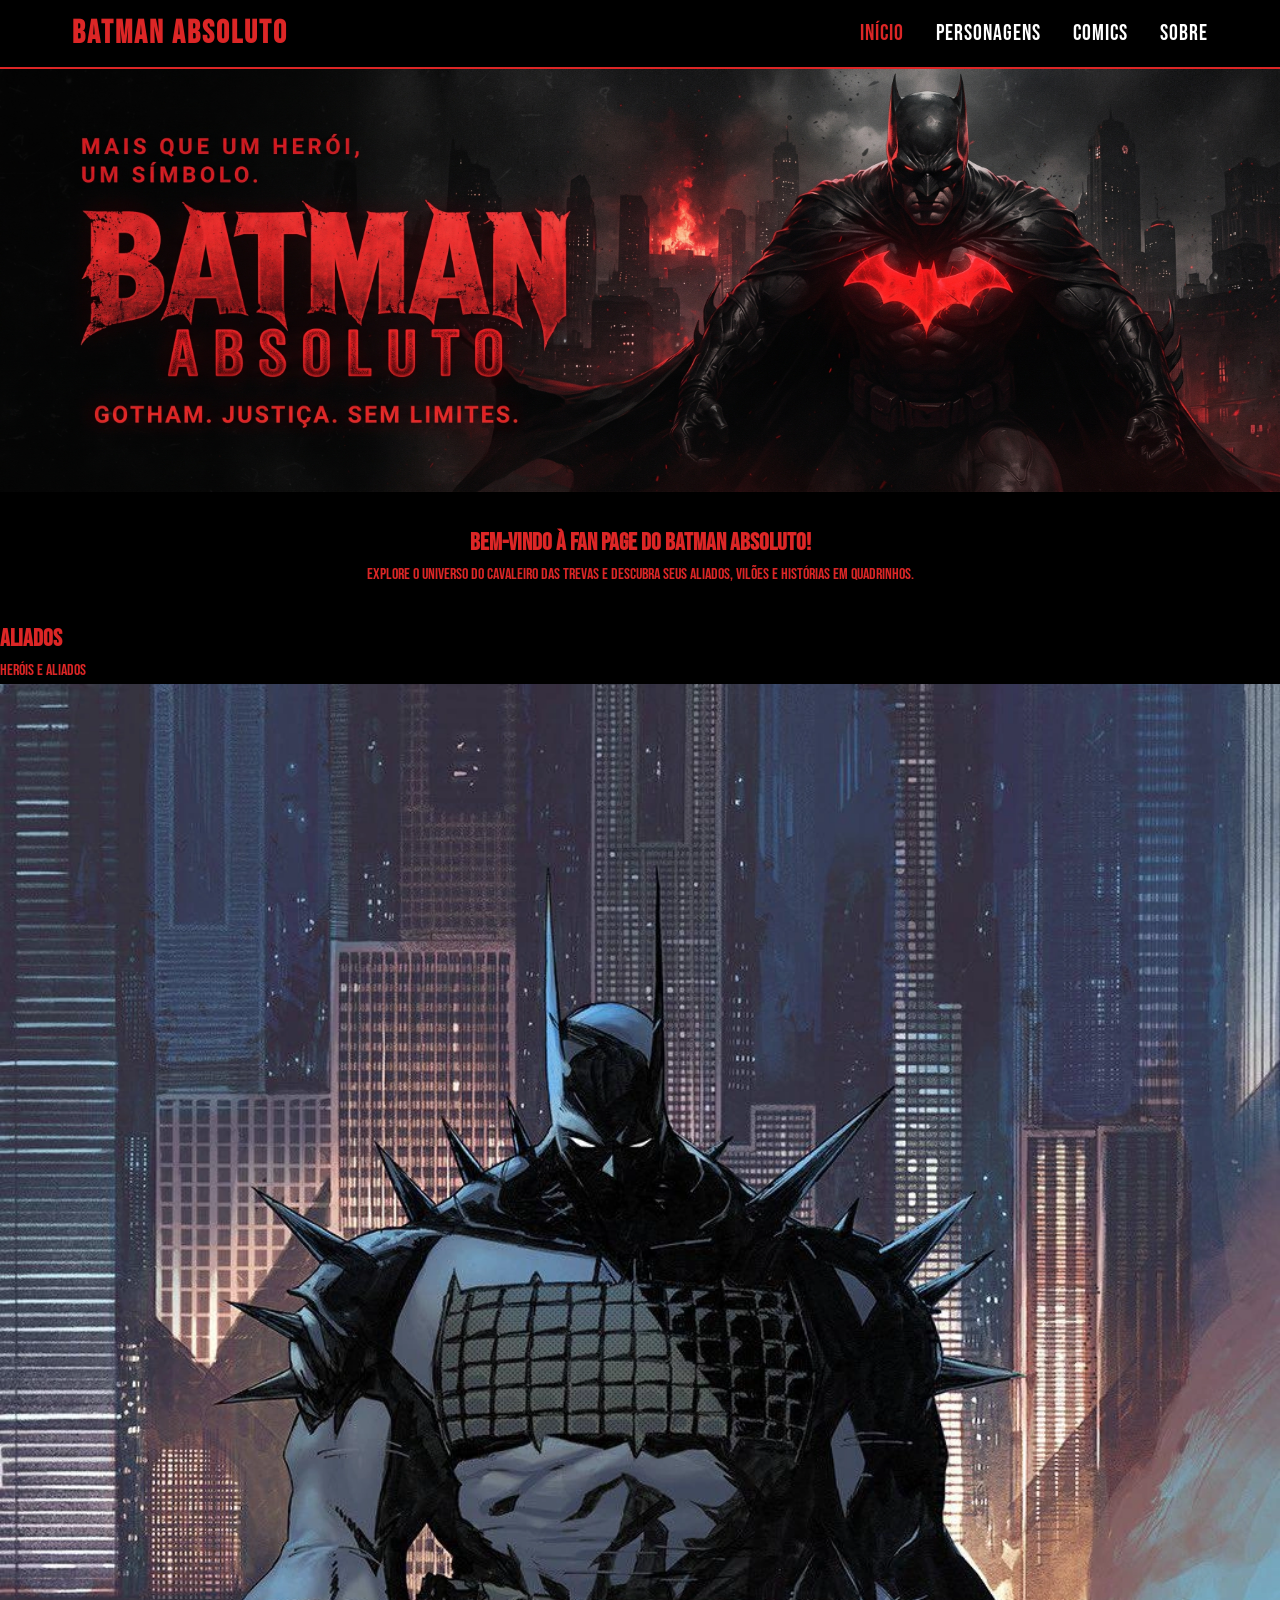
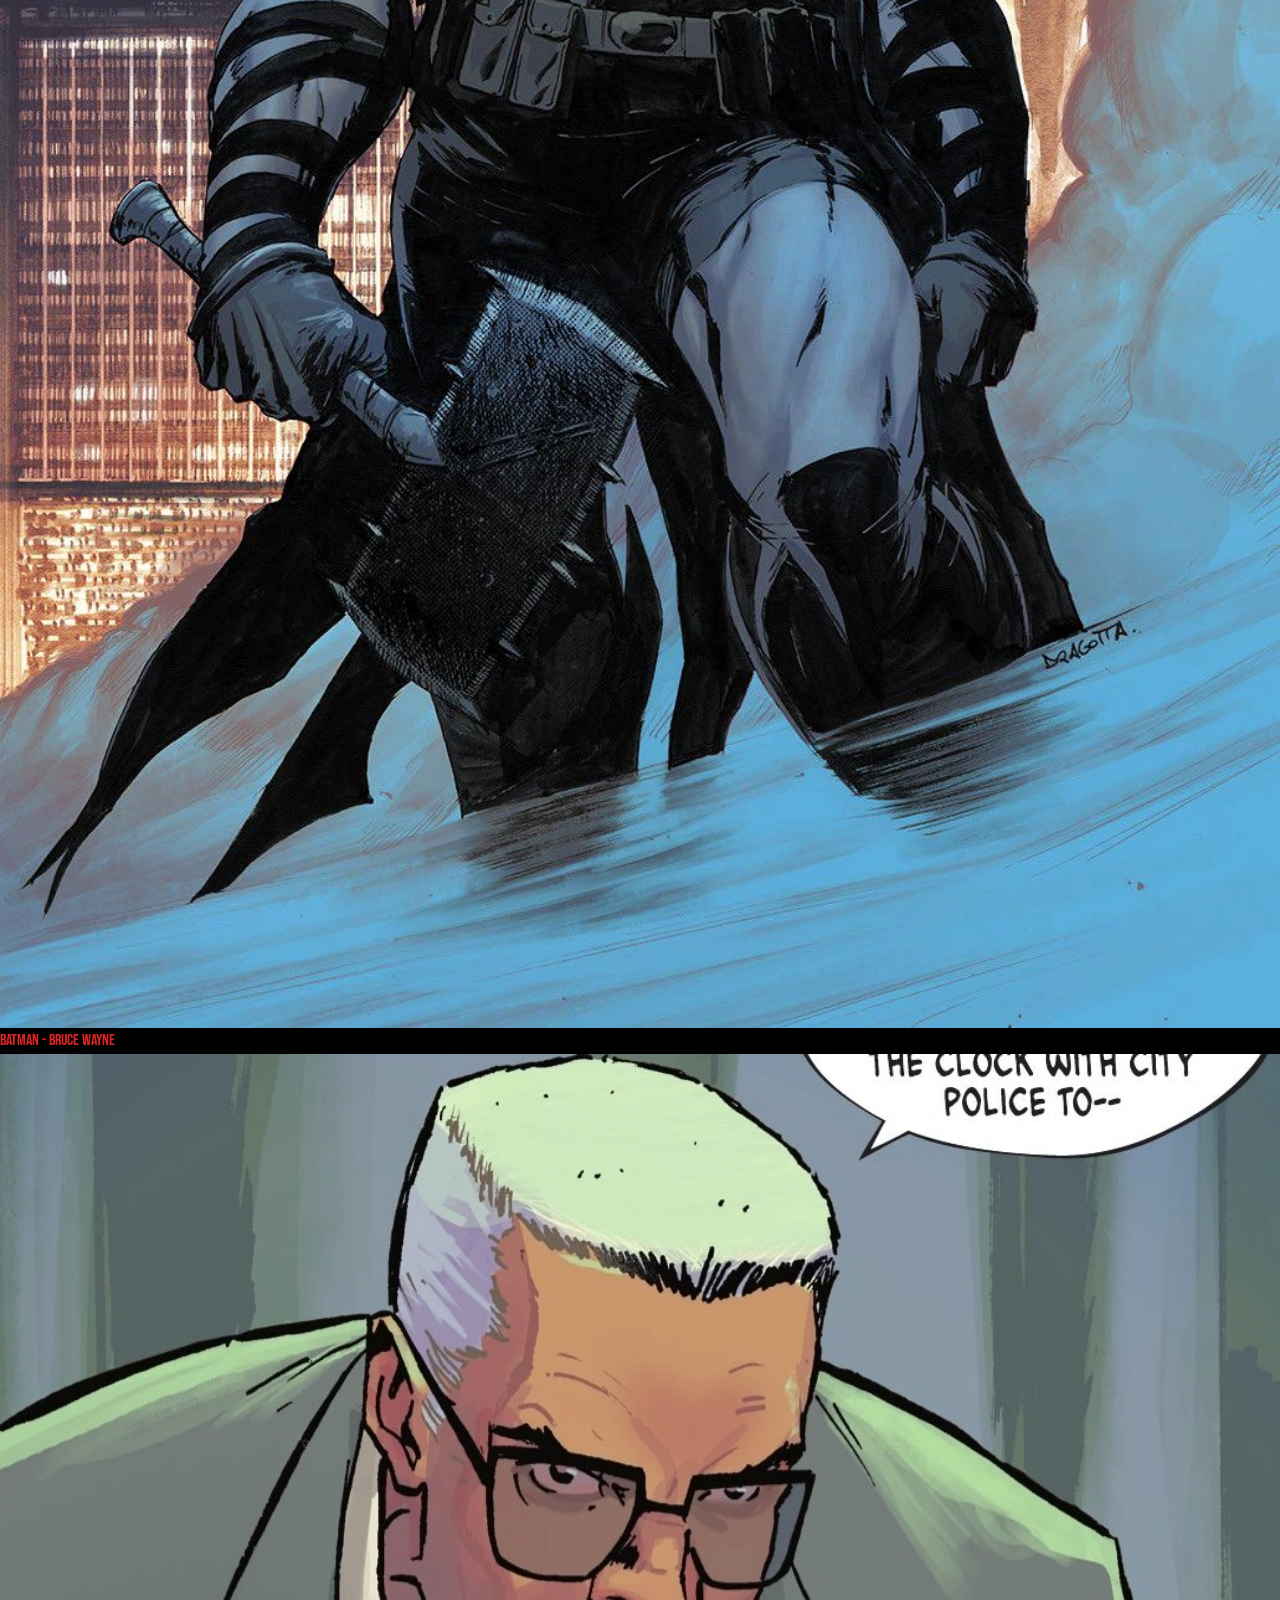
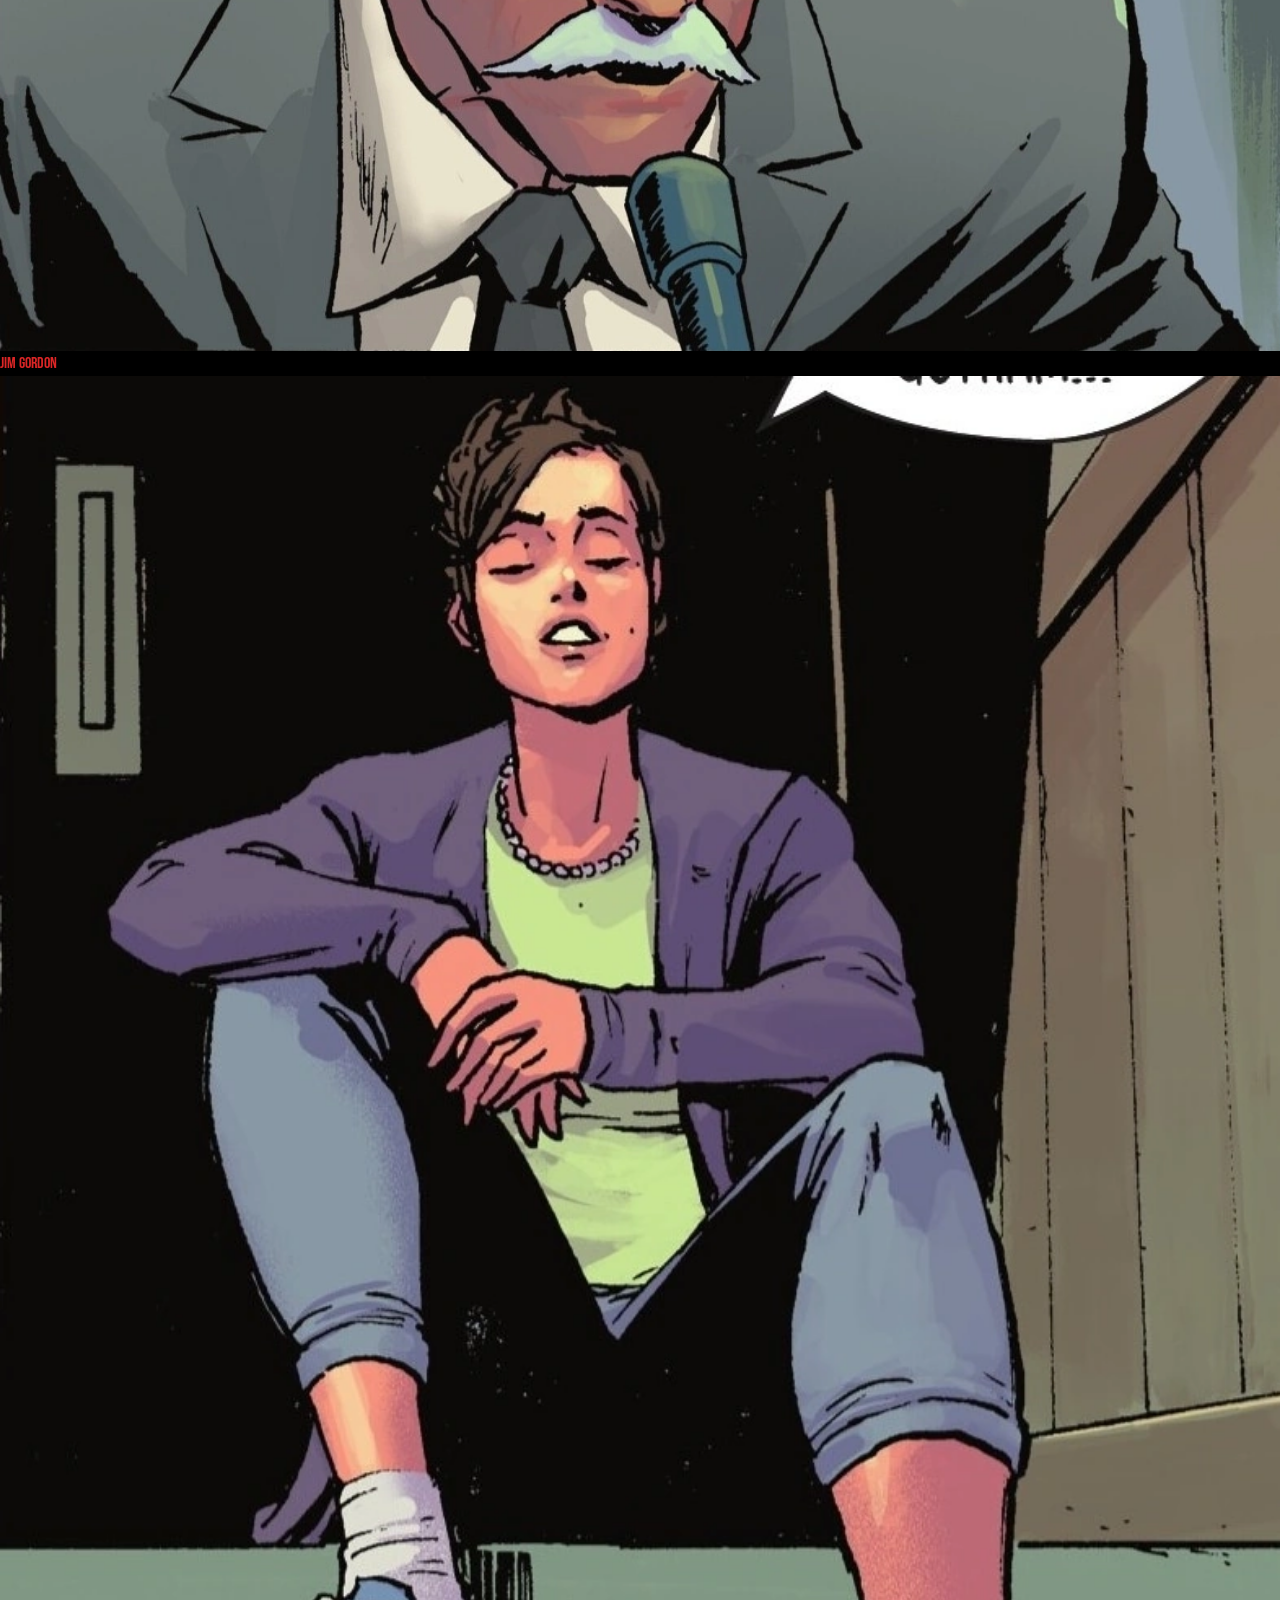
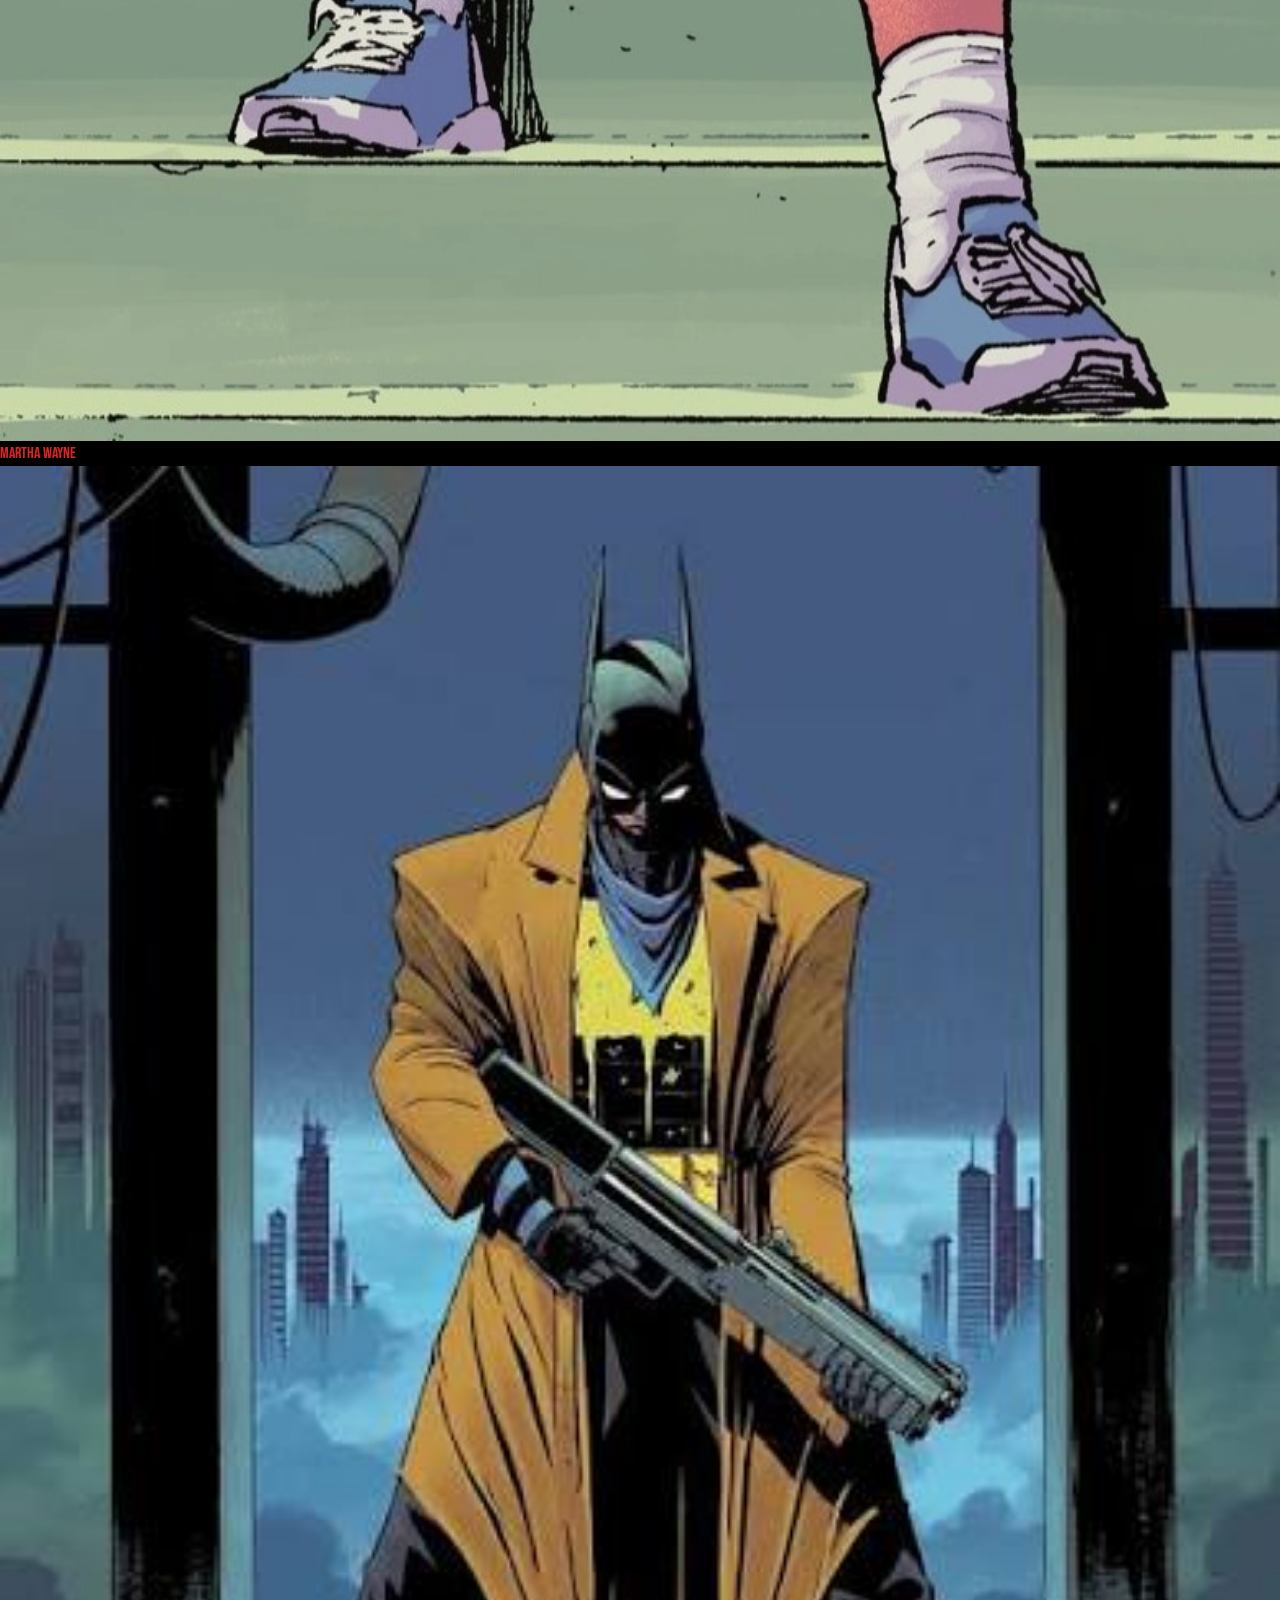
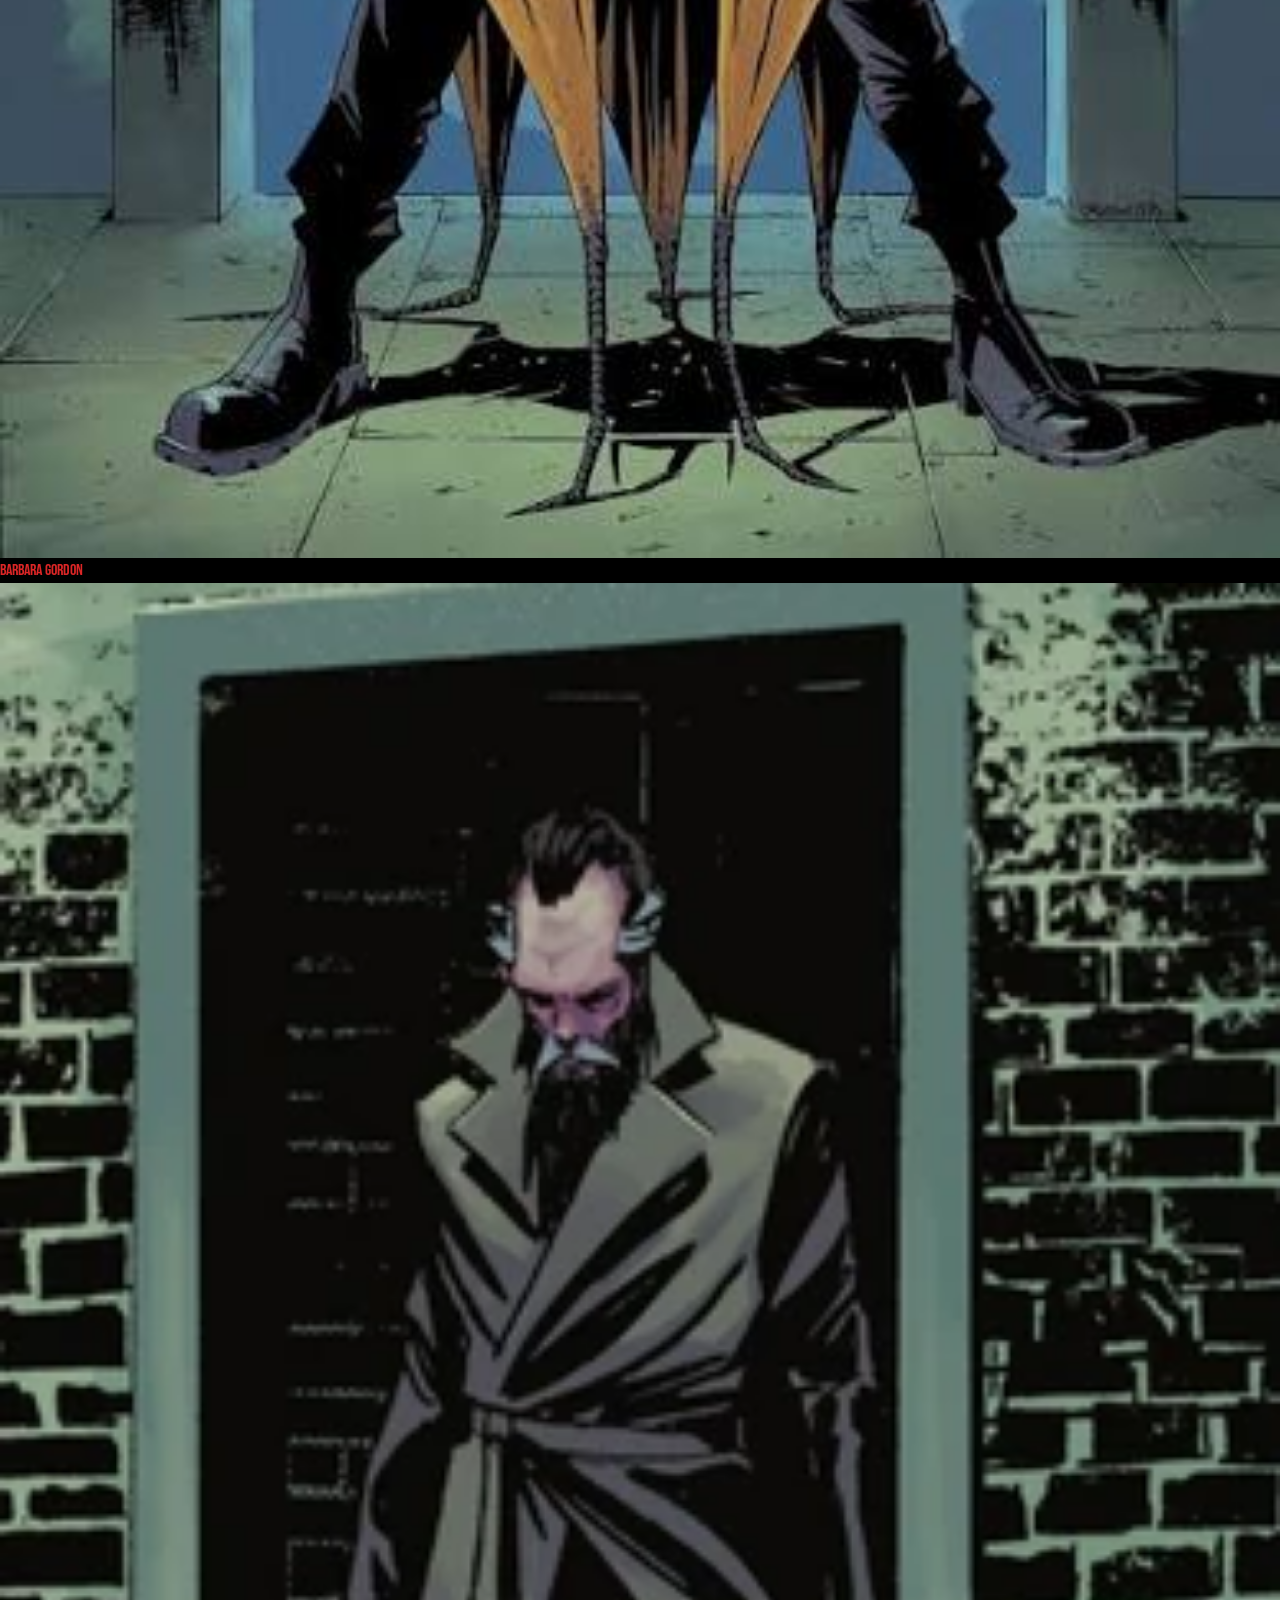
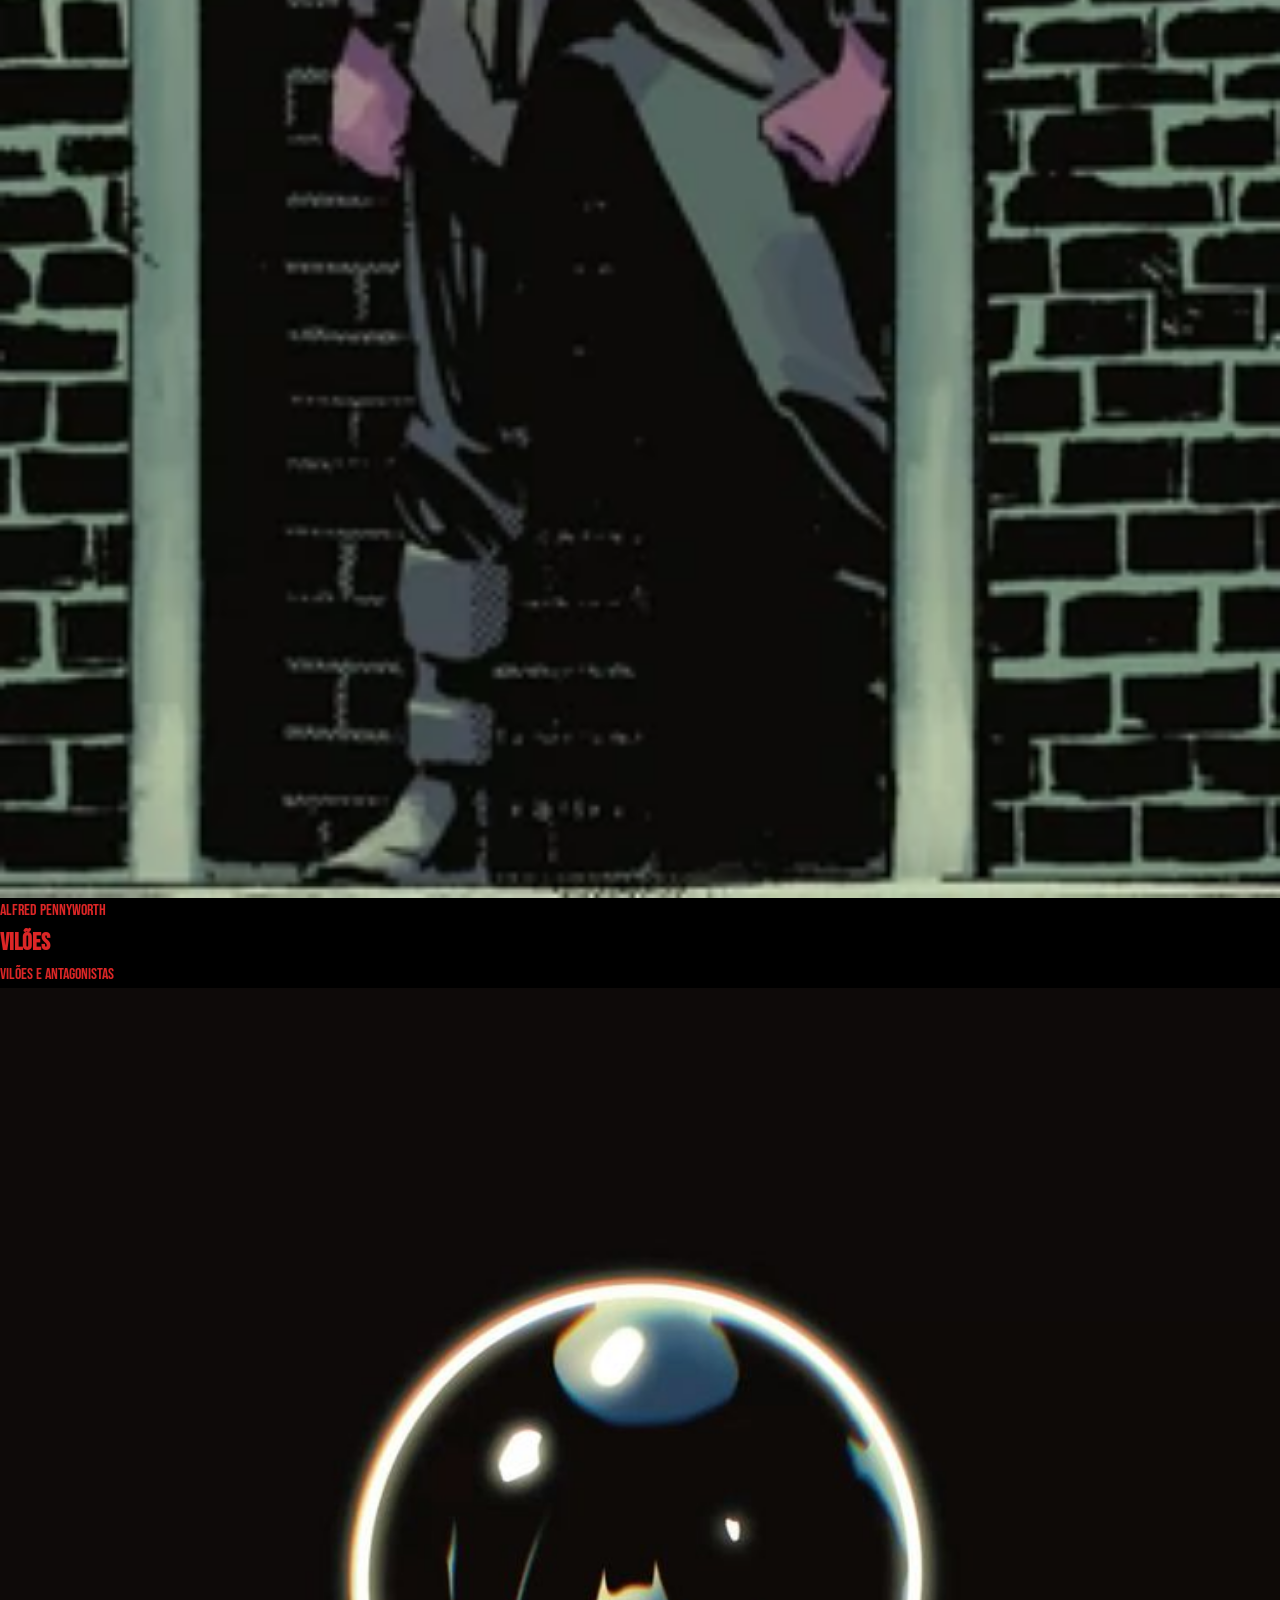
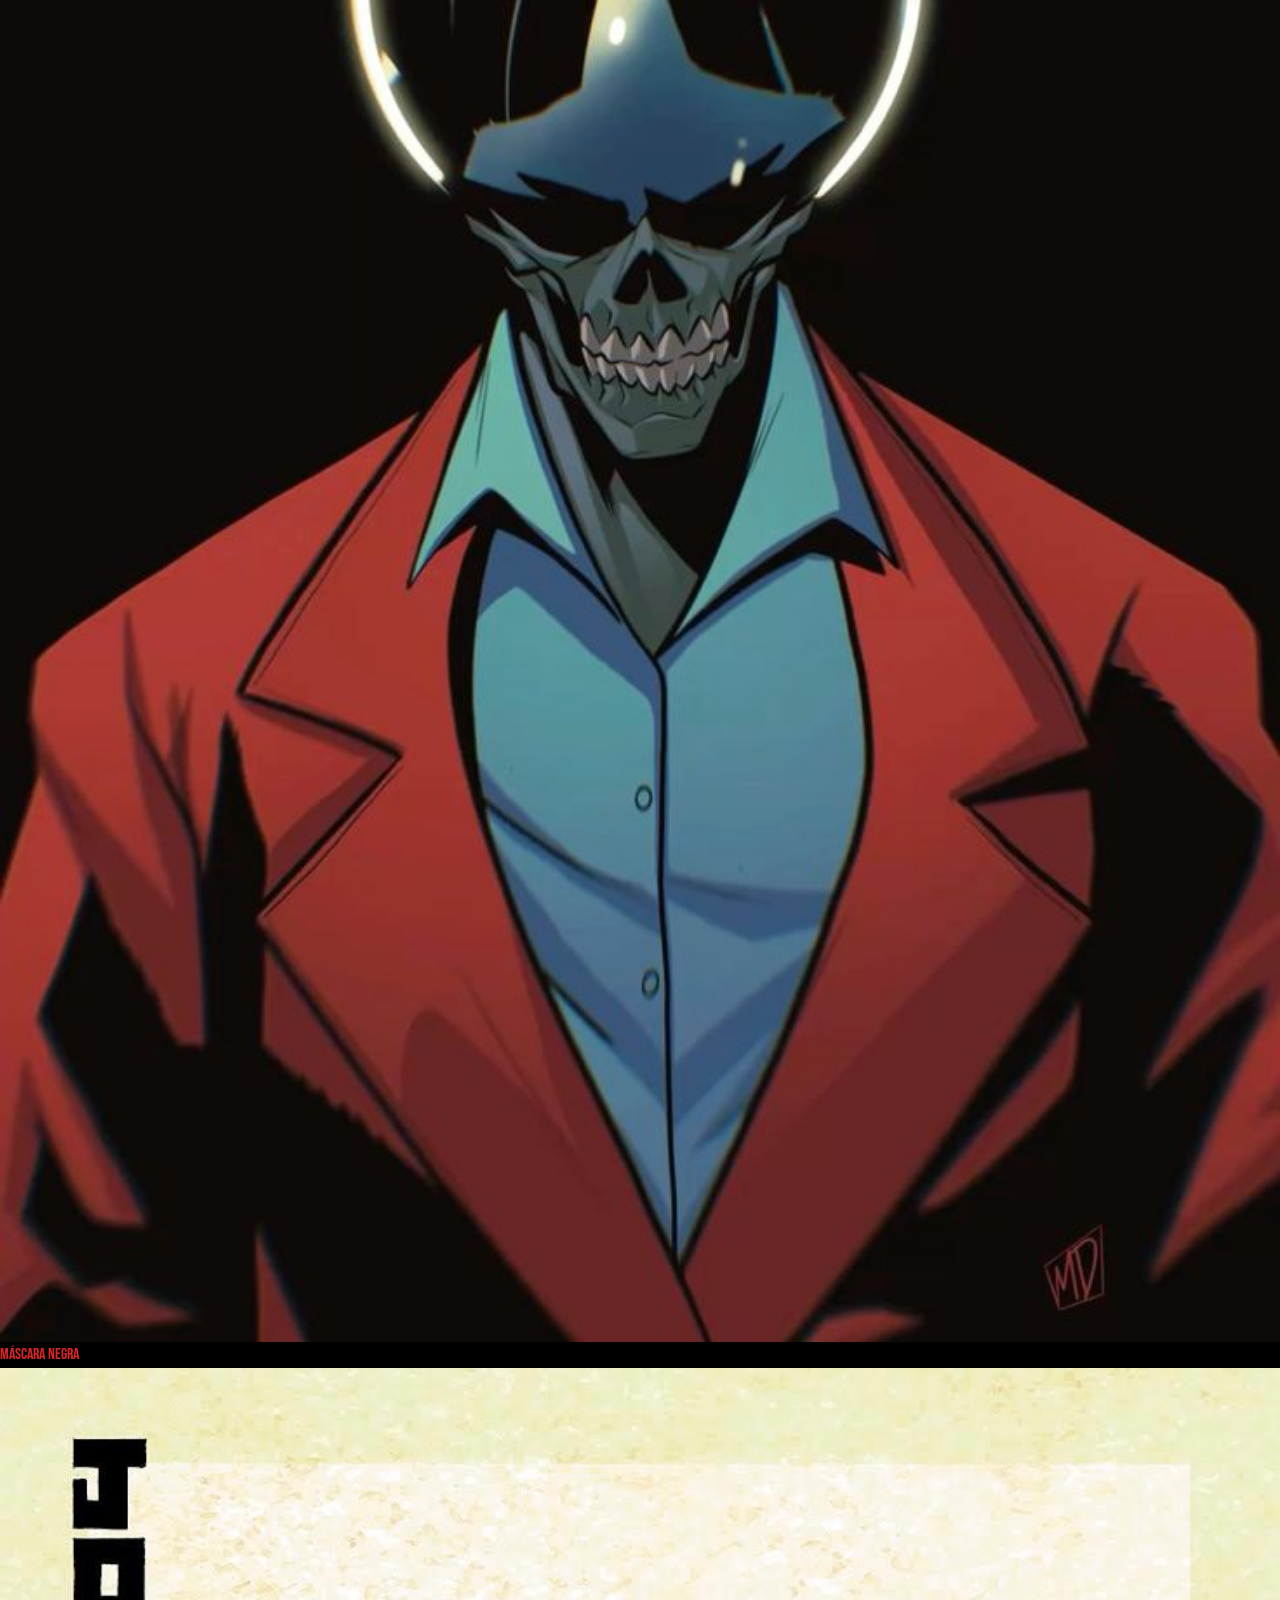
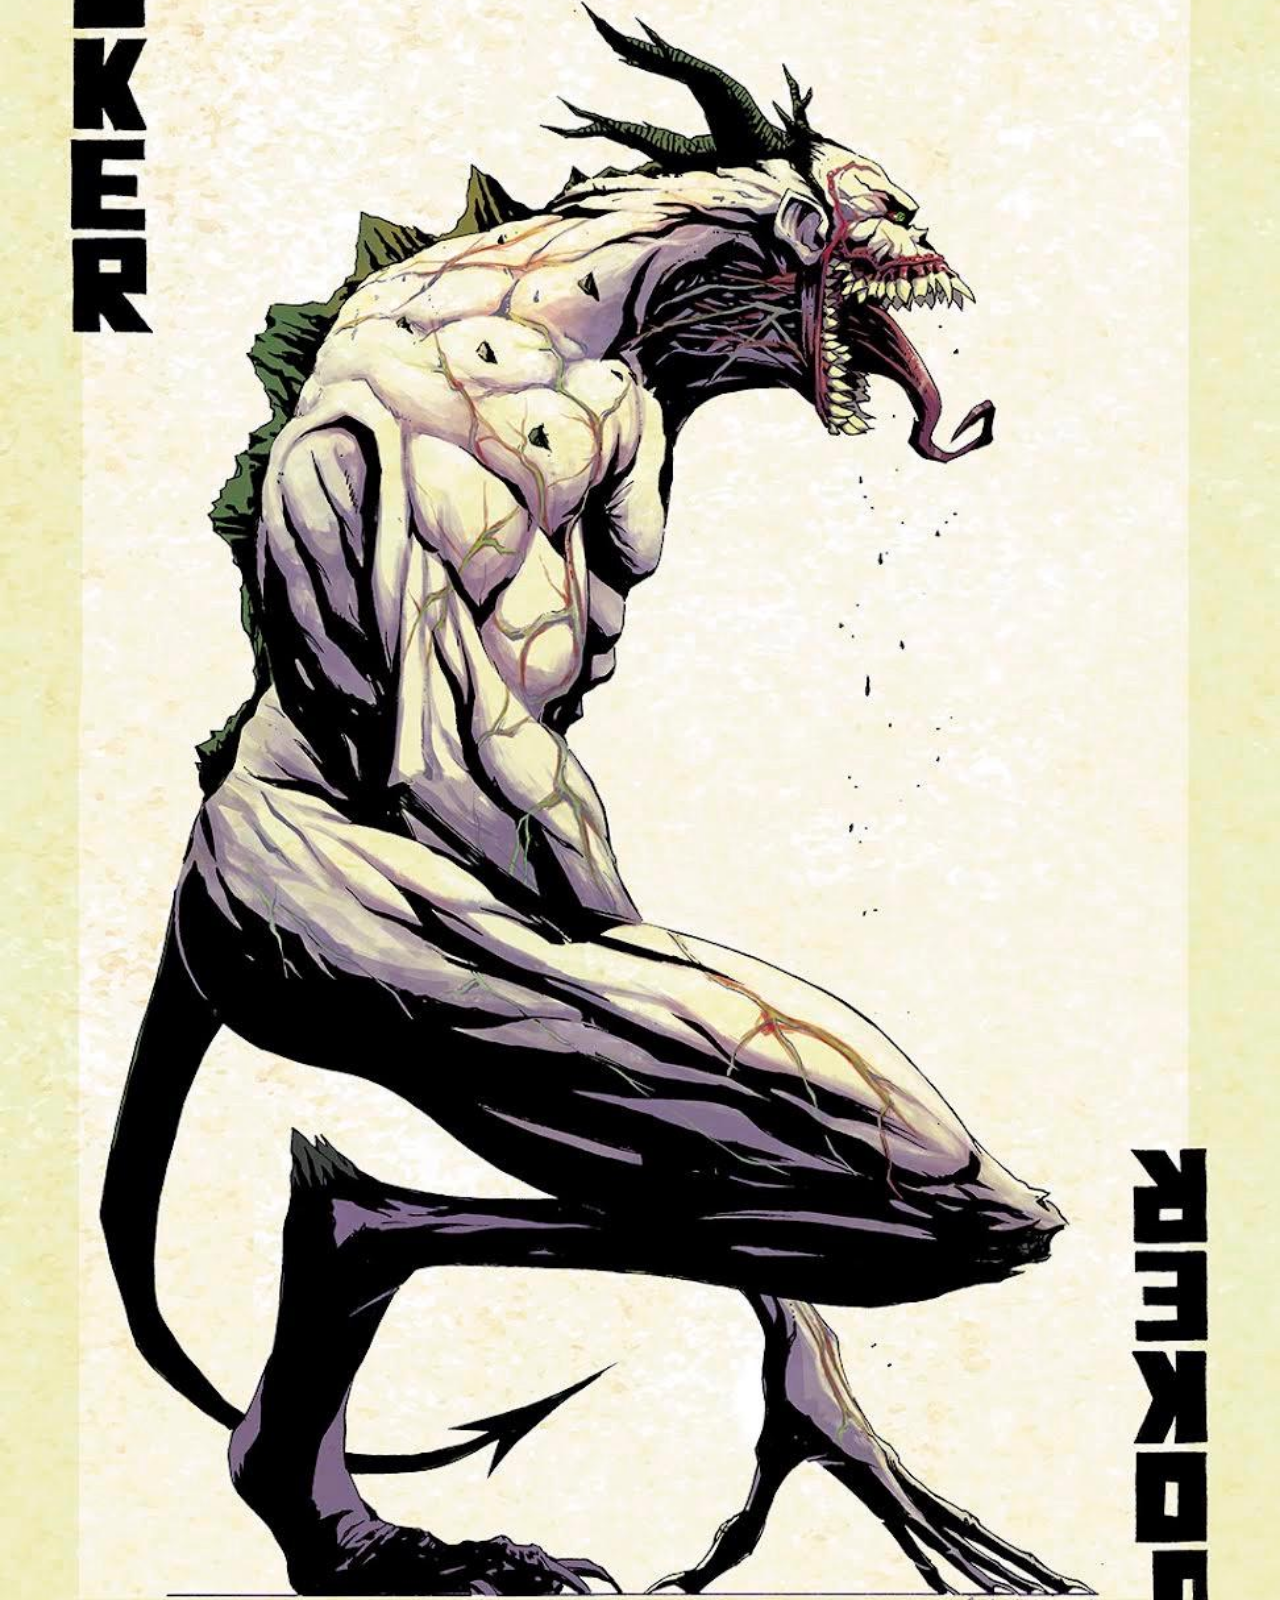
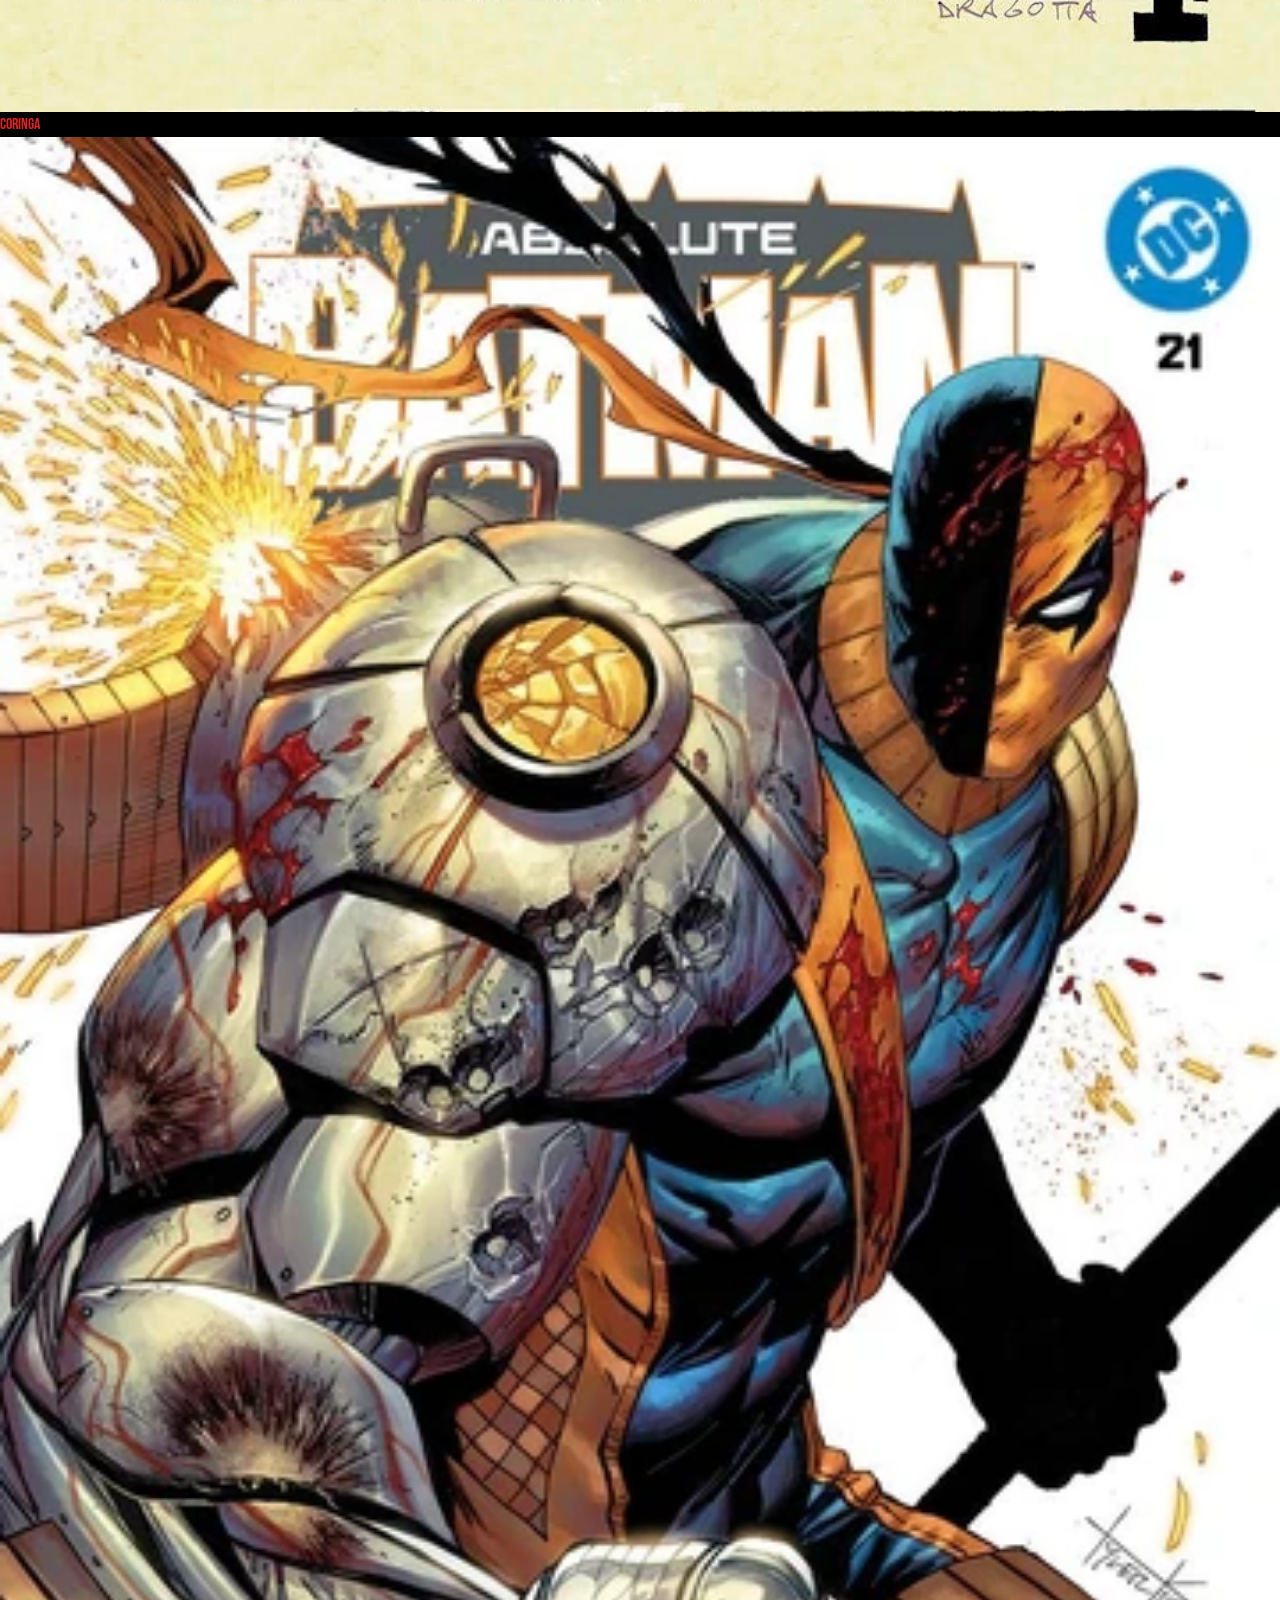
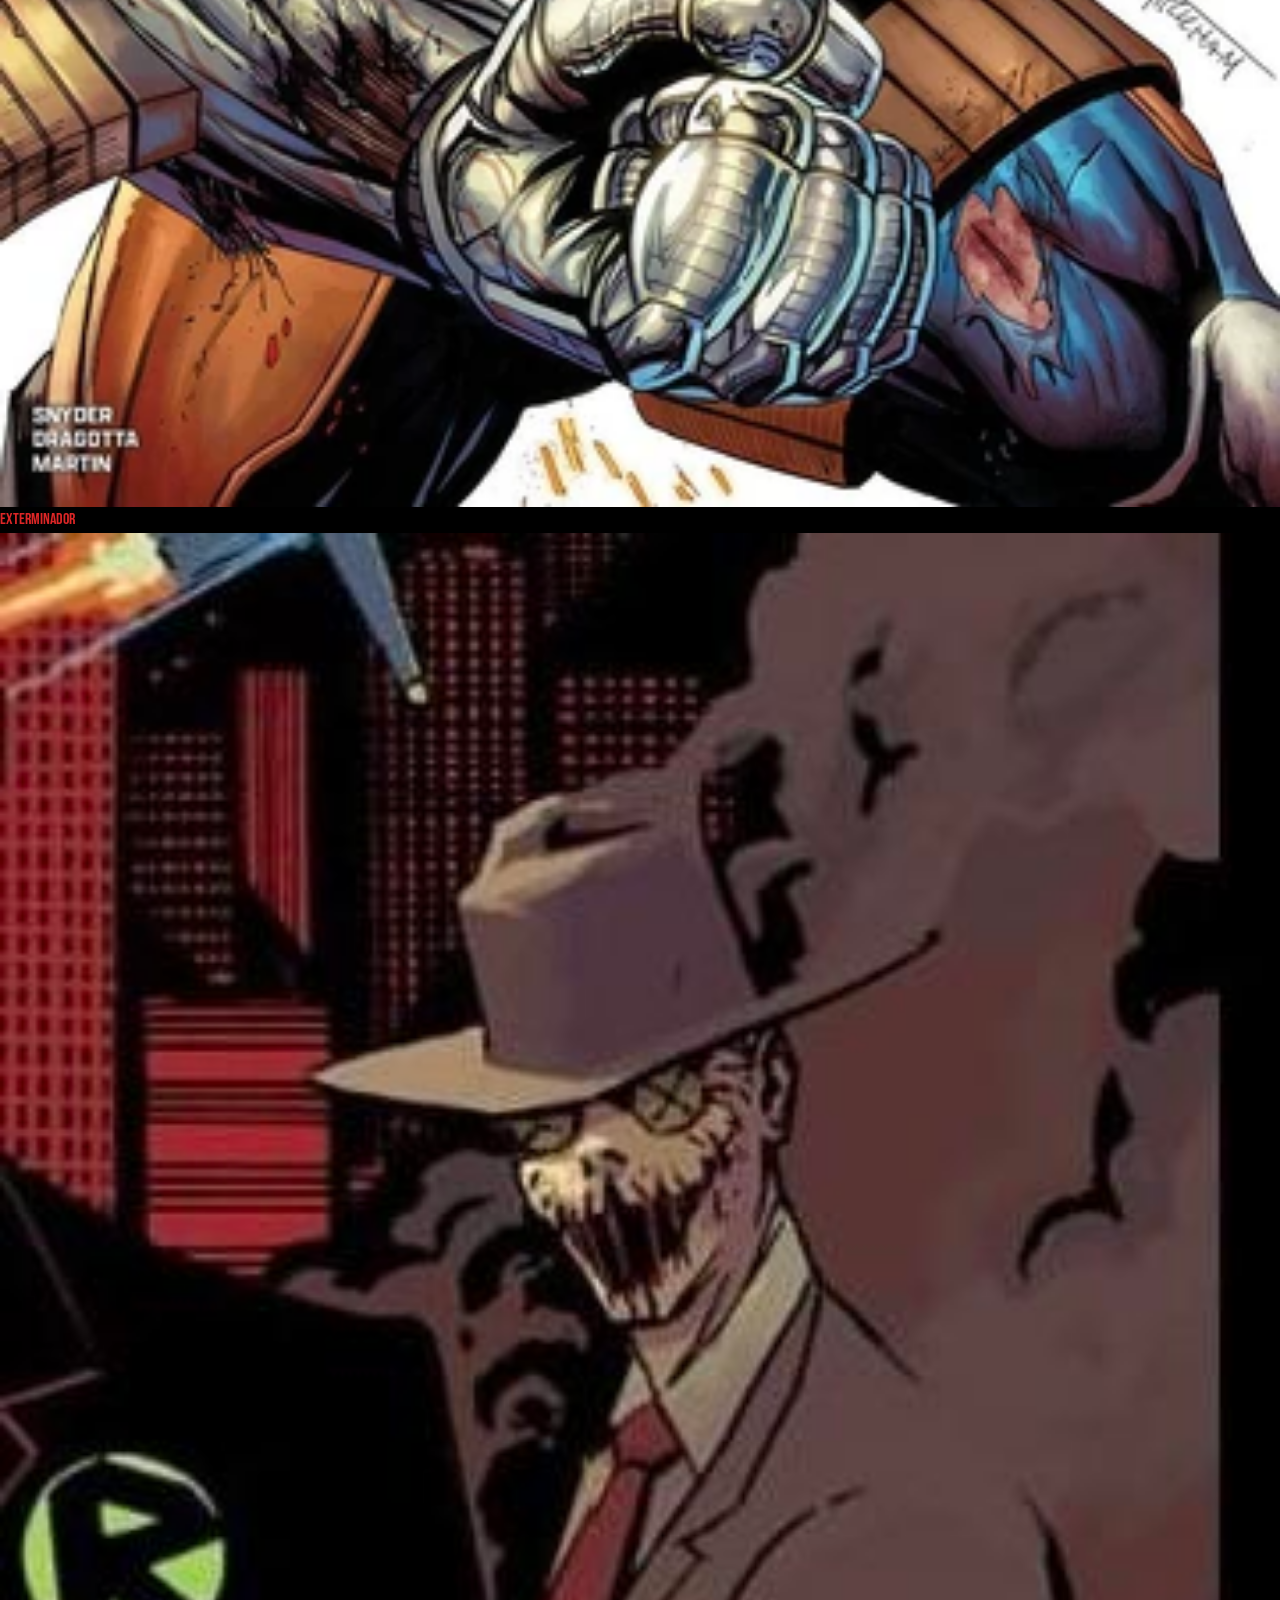
==== index.html @ cc2caa0a "first commit" ====
<!DOCTYPE html>
<html lang="pt-br">
<head>
    <meta charset="UTF-8">
    <meta name="viewport" content="width=device-width, initial-scale=1.0">
    <title>Fan page do Batman Absoluto</title>
    <link rel="stylesheet" href="CSS/style.css">
    <link href="https://fonts.googleapis.com/css2?family=Bebas+Neue&display=swap" rel="stylesheet">
</head>
<body>

    <header class="SiteHeader" id="cabecalho">
        <nav class="NavPage" id="navegacao-principal" aria-label="Navegação principal">
            <h1>BATMAN ABSOLUTO</h1>
            <ul id="menu-principal">
                <li><a href="index.html" aria-current="page">Início</a></li>
                <li><a href="#Galeria">Personagens</a></li>
                <li><a href="comics.html">Comics</a></li>
                <li><a href="sobre.html">Sobre</a></li>
            </ul>
        </nav>
    </header>

    <div class="BannerPage" id="banner">
        <img src="imagens/banner.jpg" alt="Banner do Batman Absoluto">
    </div>

    <section class="Intro" id="intro">
        <h2>Bem-vindo à fan page do Batman Absoluto!</h2>
        <p>Explore o universo do Cavaleiro das Trevas e descubra seus aliados, vilões e histórias em quadrinhos.</p>
    </section>

    <main id="conteudo-principal">
        <section class="Gallery-section" id="Galeria">
            <div id="aliados-titulo">
                <h2>Aliados</h2>
                <p class="Section-tag">Heróis e aliados</p>
            </div>
            <div class="gallery-grid1" id="aliados-grid">
                <figure class="gallery-item">
                    <img src="imagens/Batman.webp" alt="Batman Absoluto">
                    <figcaption>Batman - Bruce Wayne</figcaption>
                </figure>
                <figure class="gallery-item">
                    <img src="imagens/JimGordon.webp" alt="Jim Gordon">
                    <figcaption>Jim Gordon</figcaption>
                </figure>
                <figure class="gallery-item">
                    <img src="imagens/MartaWayne.webp" alt="Martha Wayne">
                    <figcaption>Martha Wayne</figcaption>
                </figure>
                <figure class="gallery-item">
                    <img src="imagens/barbara.jpg" alt="Barbara Gordon">
                    <figcaption>Barbara Gordon</figcaption>
                </figure>
                <figure class="gallery-item">
                    <img src="imagens/ALfred.webp" alt="Alfred Pennyworth">
                    <figcaption>Alfred Pennyworth</figcaption>
                </figure>
            </div>

            <div id="viloes-titulo">
                <h2>Vilões</h2>
                <p class="Section-tag">Vilões e antagonistas</p>
            </div>
            <div class="gallery-grid1" id="viloes-grid">
                <figure class="gallery-item">
                    <img src="imagens/BlackMask.jpg" alt="Máscara Negra">
                    <figcaption>Máscara Negra</figcaption>
                </figure>
                <figure class="gallery-item">
                    <img src="imagens/coringa.jpeg" alt="Coringa">
                    <figcaption>Coringa</figcaption>
                </figure>
                <figure class="gallery-item">
                    <img src="imagens/Deathstroke.webp" alt="Exterminador">
                    <figcaption>Exterminador</figcaption>
                </figure>
                <figure class="gallery-item">
                    <img src="imagens/espantalho.jpg" alt="Espantalho">
                    <figcaption>Espantalho</figcaption>
                </figure>
                <figure class="gallery-item">
                    <img src="imagens/HeraVenenosa.jpg" alt="Hera Venenosa">
                    <figcaption>Hera Venenosa</figcaption>
                </figure>
                <figure class="gallery-item">
                    <img src="imagens/bane.jpg" alt="Bane">
                    <figcaption>Bane</figcaption>
                </figure>
                <figure class="gallery-item">
                    <img src="imagens/Catwoman.jpg" alt="Mulher-Gato">
                    <figcaption>Mulher-Gato</figcaption>
                </figure>
                <figure class="gallery-item">
                    <img src="imagens/SenhorFrio.jpg" alt="Senhor Frio">
                    <figcaption>Senhor Frio</figcaption>
                </figure>
            </div>
        </section>
    </main>

    <footer id="rodape">
        <div class="FooterPage" id="creditos">
            <h3>Created by: Pedro Henrico</h3>
            <h3>Created by: Arthur Marques</h3>
            <h3>Created by: Pedro Luiz</h3>
        </div>
    </footer>
</body>
</html>
---- CSS/style.css ----
*, *::before, *::after {
    box-sizing: border-box;
    margin: 0;
    padding: 0;
}

html {
    scroll-behavior: smooth;
    font-size: 16px;
}

body {
    font-family: 'Bebas Neue', sans-serif;
    line-height: 1.6;
    background-color: #000000;
    color: #dc2626;
    min-height: 100vh;
}

/* BANNER: só aparece no topo */
.BannerPage img {
    display: block;
    width: 100%;
    height: auto;   /* mostra a imagem inteira */
}

/* BARRA FIXA: só nome da página + nav, acompanha até o final */
.SiteHeader {
    position: sticky;
    top: 0;
    z-index: 1000;
    background-color: rgba(0, 0, 0, 0.92);
    border-bottom: 2px solid #dc2626;
}

.NavPage {
    display: flex;
    align-items: center;
    justify-content: space-between;
    max-width: 1200px;
    margin: 0 auto;
    padding: 0.5rem 2rem;
}

.NavPage h1 {
    font-size: 2rem;
    letter-spacing: 2px;
    color: #dc2626;
}

.NavPage ul {
    display: flex;
    gap: 2rem;
    list-style: none;      /* tira as bolinhas */
    margin: 0;
    padding: 0;
}

.NavPage a {
    color: #ffffff;
    text-decoration: none; /* tira o sublinhado roxo */
    font-size: 1.4rem;
    letter-spacing: 1px;
    transition: color 0.2s;
}

.NavPage a:hover,
.NavPage a[aria-current="page"] {
    color: #dc2626;
}

/* Texto de boas-vindas */
.Intro {
    text-align: center;
    padding: 2rem 1rem; /* espaçamento esquerda, direita, cima e baixo*/
}
/* Evita imagens gigantes na galeria */
.gallery-item img {
    width: 100%;
    height: auto;
    display: block;
}

footer {
    text-align:center;
    padding: 1rem;
    background-color: rgba(0, 0, 0, 0.92);
    border-top: 2px solid #dc2626;
}
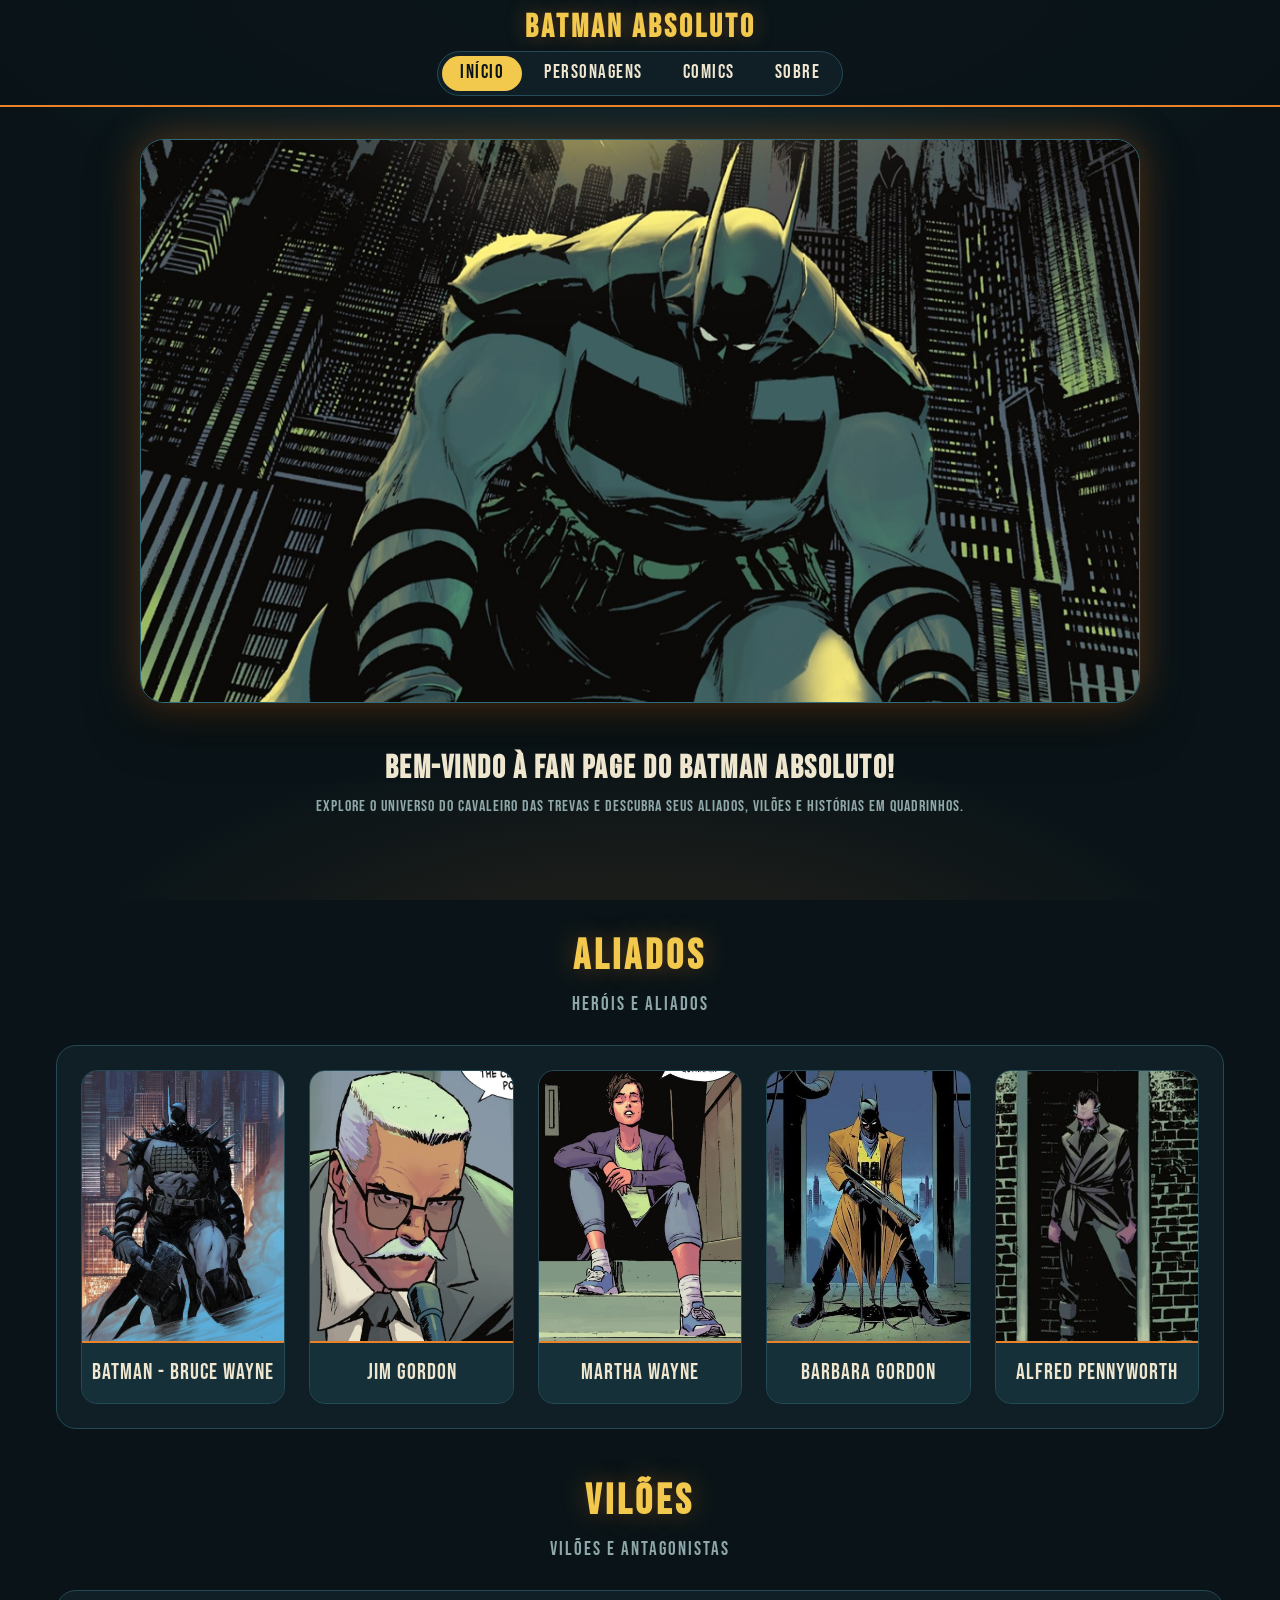
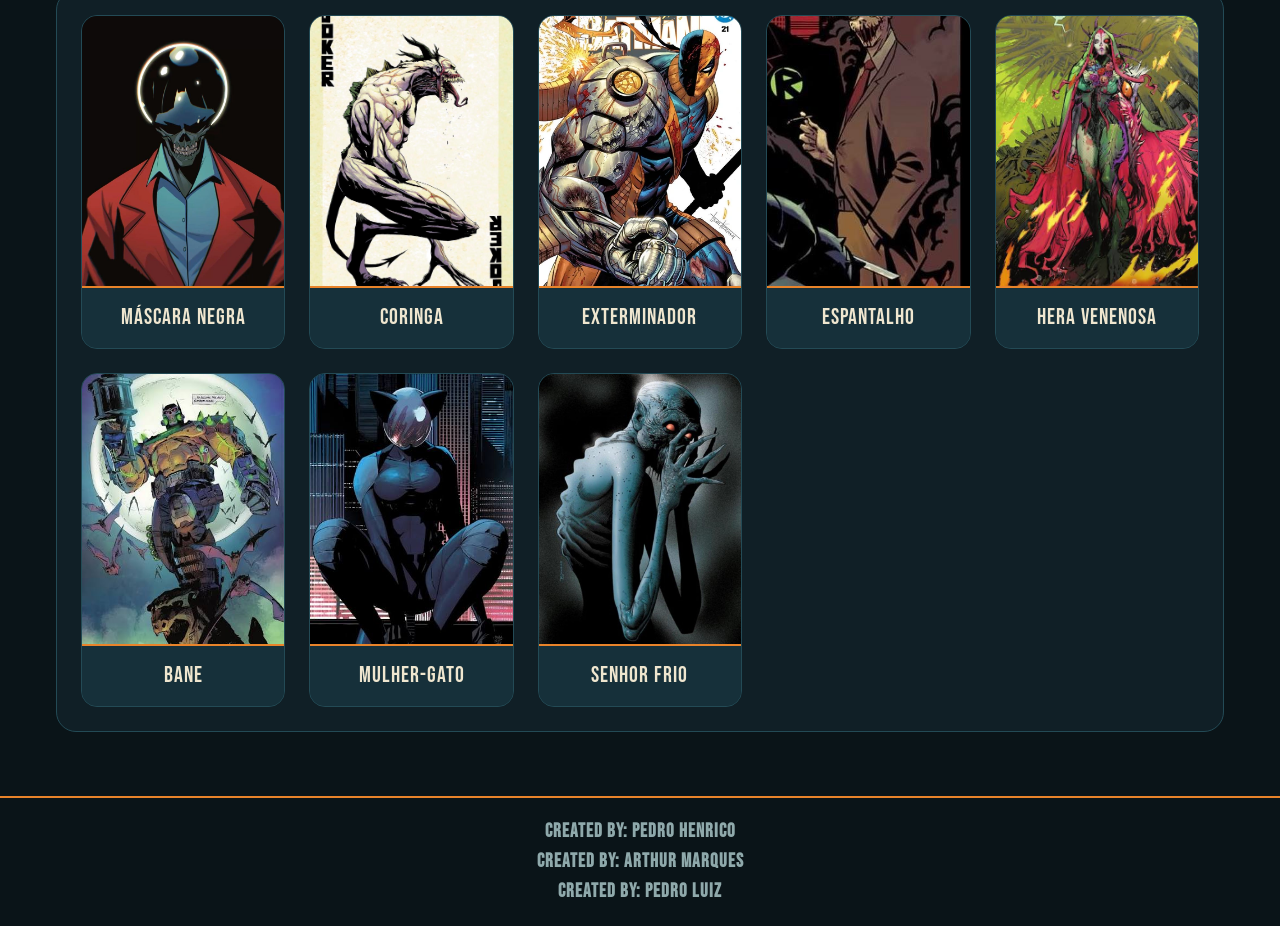
==== commit 07466059: "novo visual (terminar comics)" ====
--- a/index.html
+++ b/index.html
@@ -22,7 +22,7 @@
     </header>
 
     <div class="BannerPage" id="banner">
-        <img src="imagens/banner.jpg" alt="Banner do Batman Absoluto">
+        <img src="imagens/banner2.webp" alt="Banner do Batman Absoluto">
     </div>
 
     <section class="Intro" id="intro">
--- a/CSS/style.css
+++ b/CSS/style.css
@@ -1,3 +1,20 @@
+
+:root {
+    --fundo: #0a1418;          /* preto esverdeado (noite de Gotham) */
+    --fundo-glow: #12303a;     /* azul-petróleo do brilho no topo */
+    --superficie: #101f26;     /* painéis */
+    --superficie-2: #16303a;   /* cards */
+    --borda: #234a55;
+    --borda-forte: #2f6b78;
+
+    --texto: #efe6cf;          /* creme do papel / pele nas capas */
+    --texto-suave: #8fa9ab;    /* cinza-esverdeado do uniforme */
+
+    --destaque: #f2c94c;       /* amarelo da logo "BATMAN" */
+    --laranja: #e8832a;        /* laranja do céu da capa #1 */
+    --brilho: rgba(232, 131, 42, 0.35);
+}
+
 *, *::before, *::after {
     box-sizing: border-box;
     margin: 0;
@@ -12,78 +29,224 @@
 body {
     font-family: 'Bebas Neue', sans-serif;
     line-height: 1.6;
-    background-color: #000000;
-    color: #dc2626;
+    color: var(--destaque);
     min-height: 100vh;
-}
-
-/* BANNER: só aparece no topo */
-.BannerPage img {
-    display: block;
-    width: 100%;
-    height: auto;   /* mostra a imagem inteira */
-}
-
-/* BARRA FIXA: só nome da página + nav, acompanha até o final */
+    /* brilho azul-petróleo no topo e um toque de laranja embaixo, como nas capas */
+    background:
+        radial-gradient(1200px 600px at 50% -10%, var(--fundo-glow) 0%, transparent 60%),
+        radial-gradient(1000px 500px at 50% 115%, rgba(232, 131, 42, 0.14) 0%, transparent 60%),
+        var(--fundo);
+    background-attachment: fixed;
+}
+
+/* BARRA FIXA: nome da página em cima e menu em pílula embaixo, centralizados */
 .SiteHeader {
     position: sticky;
     top: 0;
     z-index: 1000;
-    background-color: rgba(0, 0, 0, 0.92);
-    border-bottom: 2px solid #dc2626;
+    background-color: rgba(10, 20, 24, 0.92);
+    backdrop-filter: blur(6px);
+    border-bottom: 2px solid var(--laranja);
 }
 
 .NavPage {
     display: flex;
+    flex-direction: column;     /* título em cima, menu embaixo */
     align-items: center;
-    justify-content: space-between;
+    gap: 0.4rem;
     max-width: 1200px;
     margin: 0 auto;
-    padding: 0.5rem 2rem;
+    padding: 0.6rem 2rem;
 }
 
 .NavPage h1 {
     font-size: 2rem;
-    letter-spacing: 2px;
-    color: #dc2626;
-}
-
+    line-height: 1.1;
+    letter-spacing: 3px;
+    color: var(--destaque);
+    text-shadow: 0 0 20px var(--brilho);
+}
+
+/* o menu vira uma pílula arredondada, igual ao modelo */
 .NavPage ul {
     display: flex;
-    gap: 2rem;
-    list-style: none;      /* tira as bolinhas */
+    flex-wrap: wrap;
+    justify-content: center;
+    gap: 0.25rem;
+    list-style: none;
     margin: 0;
-    padding: 0;
+    padding: 4px;
+    background: var(--superficie);
+    border: 1px solid var(--borda);
+    border-radius: 999px;
 }
 
 .NavPage a {
-    color: #ffffff;
-    text-decoration: none; /* tira o sublinhado roxo */
-    font-size: 1.4rem;
-    letter-spacing: 1px;
-    transition: color 0.2s;
-}
-
-.NavPage a:hover,
+    display: block;
+    color: var(--texto);
+    text-decoration: none;
+    font-size: 1.2rem;
+    letter-spacing: 1.5px;
+    padding: 2px 18px;
+    border-radius: 999px;
+    transition: background-color 0.2s, color 0.2s;
+}
+
+.NavPage a:hover {
+    color: var(--destaque);
+}
+
+/* página atual fica preenchida de amarelo */
 .NavPage a[aria-current="page"] {
-    color: #dc2626;
+    background: var(--destaque);
+    color: var(--fundo);
+}
+
+/* BANNER: centralizado, menor, bordas arredondadas e brilho */
+.BannerPage {
+    display: flex;
+    justify-content: center;
+    padding: 2rem 1rem 0.5rem;
+}
+
+.BannerPage img {
+    display: block;
+    width: 100%;
+    max-width: 1000px;          /* diminui/aumenta o banner (ajuste esse valor) */
+    height: auto;               /* mostra a imagem inteira */
+    margin: 0 auto;
+    border-radius: 24px;
+    border: 1px solid var(--borda-forte);
+    box-shadow:
+        0 0 40px var(--brilho),
+        0 20px 50px rgba(0, 0, 0, 0.6);
 }
 
 /* Texto de boas-vindas */
 .Intro {
     text-align: center;
-    padding: 2rem 1rem; /* espaçamento esquerda, direita, cima e baixo*/
-}
-/* Evita imagens gigantes na galeria */
+    padding: 2rem 1rem;
+}
+
+.Intro h2 {
+    font-size: 2rem;
+    letter-spacing: 1.5px;
+    color: var(--texto);
+}
+
+.Intro p {
+    color: var(--texto-suave);
+    letter-spacing: 1px;
+}
+
+footer {
+    text-align: center;
+    padding: 1.2rem 1rem;
+    color: var(--texto-suave);
+    letter-spacing: 1px;
+    background-color: rgba(10, 20, 24, 0.92);
+    border-top: 2px solid var(--laranja);
+}
+
+footer a {
+    color: var(--destaque);
+    text-decoration: none;
+}
+
+footer a:hover {
+    color: var(--texto);
+}
+
+/* Limita a largura da galeria para o conteúdo não esticar em telas grandes */
+.Gallery-section {
+    max-width: 1200px;
+    margin: 0 auto;
+    padding: 2rem 1rem 4rem;
+    /* espaço acima da seção para a barra fixa não cobrir o título */
+    scroll-margin-top: 120px;
+}
+
+/* Blocos de título dos grupos "Aliados" e "Vilões" */
+#aliados-titulo,
+#viloes-titulo {
+    text-align: center;
+    margin-top: 2.5rem;
+    margin-bottom: 1.5rem;
+}
+
+#aliados-titulo h2,
+#viloes-titulo h2 {
+    font-size: 2.6rem;
+    color: var(--destaque);
+    letter-spacing: 4px;
+    text-shadow: 0 0 24px var(--brilho);
+}
+
+/* Etiqueta descritiva embaixo de cada título */
+.Section-tag {
+    font-size: 1.2rem;
+    color: var(--texto-suave);
+    letter-spacing: 2px;
+    font-weight: normal;
+}
+
+/* Grid dos cards. Agora ele também é o "painel" arredondado do modelo.
+   O seletor [class^="gallery-grid"] pega gallery-grid1, gallery-grid2...
+   então vale para Aliados e Vilões mesmo se as classes tiverem número diferente. */
+[class^="gallery-grid"] {
+    display: grid;
+    grid-template-columns: repeat(auto-fit, minmax(200px, 1fr));
+    gap: 1.5rem;
+    padding: 1.5rem;
+    background-color: var(--superficie);
+    border: 1px solid var(--borda);
+    border-radius: 20px;
+}
+
+/* Cada card de personagem */
+.gallery-item {
+    display: flex;
+    flex-direction: column;
+    background-color: var(--superficie-2);
+    border: 1px solid var(--borda);
+    border-radius: 16px;
+    overflow: hidden;
+    transition: transform 0.25s ease, border-color 0.25s ease, box-shadow 0.25s ease;
+}
+
+.gallery-item:hover {
+    transform: translateY(-6px);
+    border-color: var(--laranja);
+    box-shadow: 0 10px 30px var(--brilho);
+}
+
 .gallery-item img {
     width: 100%;
-    height: auto;
+    aspect-ratio: 3 / 4;
+    object-fit: cover;
     display: block;
-}
-
-footer {
-    text-align:center;
-    padding: 1rem;
-    background-color: rgba(0, 0, 0, 0.92);
-    border-top: 2px solid #dc2626;
-}
+    transition: transform 0.35s ease;
+}
+
+.gallery-item:hover img {
+    transform: scale(1.05);
+}
+
+/* Legenda com o nome do personagem */
+.gallery-item figcaption {
+    text-align: center;
+    padding: 0.8rem 0.5rem;
+    color: var(--texto);
+    font-size: 1.35rem;
+    letter-spacing: 1px;
+    background-color: var(--superficie-2);
+    border-top: 2px solid var(--laranja);
+}
+
+/* Celular */
+@media (max-width: 600px) {
+    .NavPage { padding: 0.5rem 1rem; }
+    .NavPage h1 { font-size: 1.6rem; }
+    .NavPage a { font-size: 1.05rem; padding: 2px 12px; }
+    [class^="gallery-grid"] { padding: 1rem; gap: 1rem; }
+}
